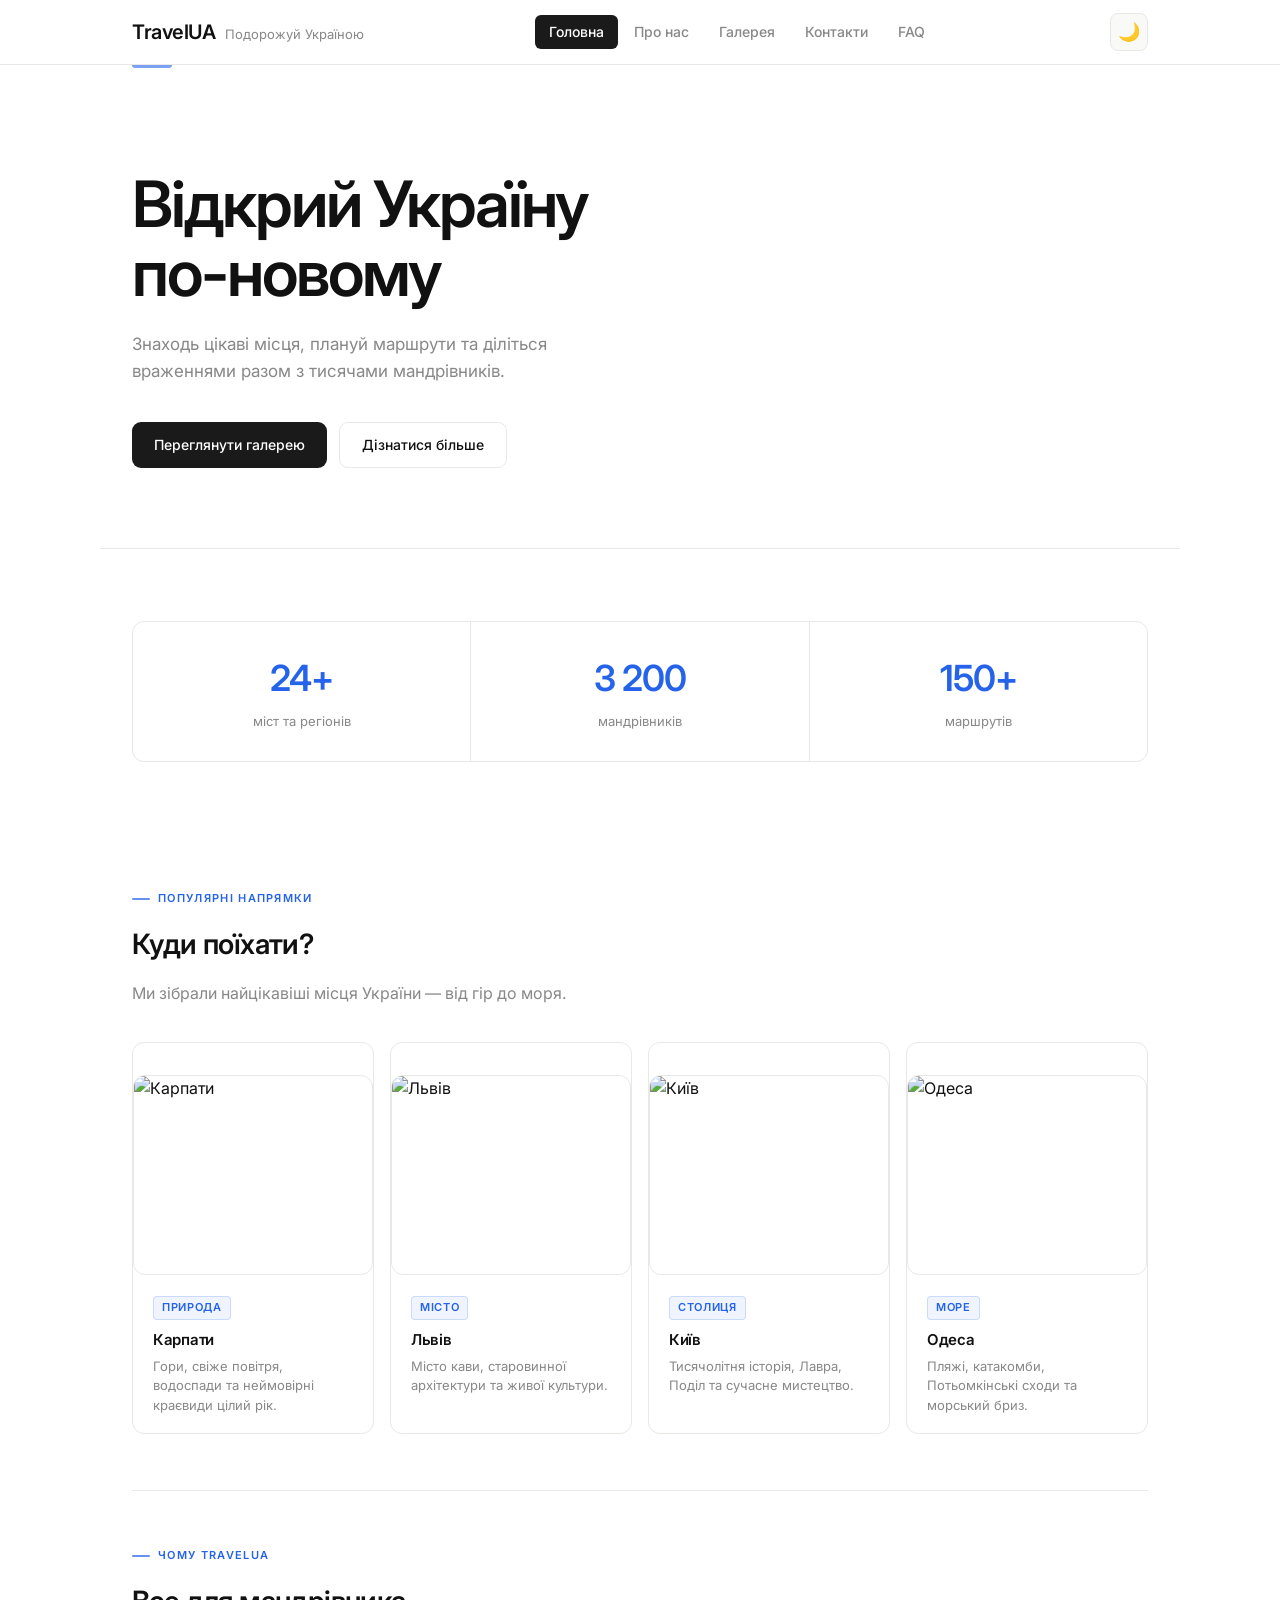
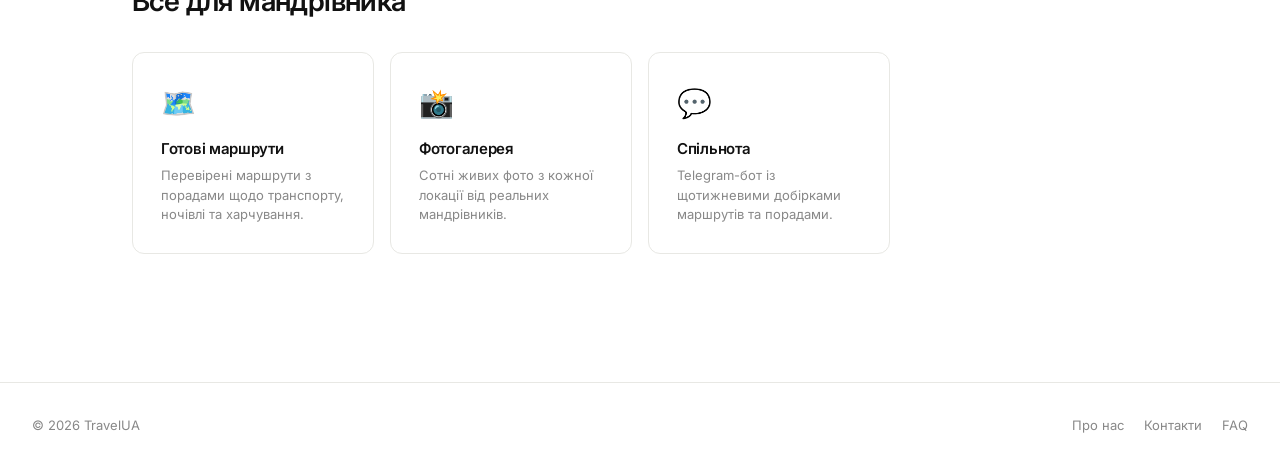
==== index.html @ 3ec96c46 "Add files via upload" ====
<!DOCTYPE html>
<html lang="uk">
<head>
    <meta charset="UTF-8">
    <meta name="viewport" content="width=device-width, initial-scale=1.0">
    <title>TravelUA — Головна</title>
    <link rel="stylesheet" href="style.css">
    <script src="main.js"></script>
</head>
<body>

<header>
    <div class="top-panel">
        <div class="logo-block">
            <h1>TravelUA</h1>
            <p>Подорожуй Україною</p>
        </div>
        <nav class="navbar">
            <a href="index.html" class="active">Головна</a>
            <a href="about.html">Про нас</a>
            <a href="gallery.html">Галерея</a>
            <a href="contacts.html">Контакти</a>
            <a href="faq.html">FAQ</a>
        </nav>
        <button class="theme-toggle" id="themeToggle" title="Перемкнути тему">
            <span class="theme-icon">🌙</span>
        </button>
    </div>
</header>

<div class="hero">
    <h2>Відкрий Україну<br>по-новому</h2>
    <p>Знаходь цікаві місця, плануй маршрути та діліться враженнями разом з тисячами мандрівників.</p>
    <div class="hero-btns">
        <a href="gallery.html" class="btn btn-pulse">Переглянути галерею</a>
        <a href="about.html" class="btn btn-outline">Дізнатися більше</a>
    </div>
</div>

<main>

    <div class="stats">
        <div class="stat">
            <span class="stat-num">24+</span>
            <span class="stat-label">міст та регіонів</span>
        </div>
        <div class="stat">
            <span class="stat-num">3 200</span>
            <span class="stat-label">мандрівників</span>
        </div>
        <div class="stat">
            <span class="stat-num">150+</span>
            <span class="stat-label">маршрутів</span>
        </div>
    </div>

    <section class="block">
        <span class="section-label">Популярні напрямки</span>
        <h2>Куди поїхати?</h2>
        <p style="margin-bottom: 36px;">Ми зібрали найцікавіші місця України — від гір до моря.</p>
        <div class="grid">

            <div class="card">
                <img src="images/karpaty2.jpg" alt="Карпати">
                <div class="card-body">
                    <span class="card-tag">Природа</span>
                    <h3>Карпати</h3>
                    <p>Гори, свіже повітря, водоспади та неймовірні краєвиди цілий рік.</p>
                </div>
            </div>

            <div class="card">
                <img src="images/lviv2.jpg" alt="Львів">
                <div class="card-body">
                    <span class="card-tag">Місто</span>
                    <h3>Львів</h3>
                    <p>Місто кави, старовинної архітектури та живої культури.</p>
                </div>
            </div>

            <div class="card">
                <img src="images/kyiv.jpg" alt="Київ">
                <div class="card-body">
                    <span class="card-tag">Столиця</span>
                    <h3>Київ</h3>
                    <p>Тисячолітня історія, Лавра, Поділ та сучасне мистецтво.</p>
                </div>
            </div>

            <div class="card">
                <img src="images/odessa.jpg" alt="Одеса">
                <div class="card-body">
                    <span class="card-tag">Море</span>
                    <h3>Одеса</h3>
                    <p>Пляжі, катакомби, Потьомкінські сходи та морський бриз.</p>
                </div>
            </div>

        </div>
    </section>

    <section class="block">
        <span class="section-label">Чому TravelUA</span>
        <h2>Все для мандрівника</h2>
        <div class="grid" style="margin-top: 28px;">

            <div class="card">
                <div class="card-body" style="padding: 28px;">
                    <div style="font-size: 28px; margin-bottom: 12px;">🗺️</div>
                    <h3>Готові маршрути</h3>
                    <p>Перевірені маршрути з порадами щодо транспорту, ночівлі та харчування.</p>
                </div>
            </div>

            <div class="card">
                <div class="card-body" style="padding: 28px;">
                    <div style="font-size: 28px; margin-bottom: 12px;">📸</div>
                    <h3>Фотогалерея</h3>
                    <p>Сотні живих фото з кожної локації від реальних мандрівників.</p>
                </div>
            </div>

            <div class="card">
                <div class="card-body" style="padding: 28px;">
                    <div style="font-size: 28px; margin-bottom: 12px;">💬</div>
                    <h3>Спільнота</h3>
                    <p>Telegram-бот із щотижневими добірками маршрутів та порадами.</p>
                </div>
            </div>

        </div>
    </section>

</main>

<footer>
    <span class="footer-left">© 2026 TravelUA</span>
    <div class="footer-right">
        <a href="about.html">Про нас</a>
        <a href="contacts.html">Контакти</a>
        <a href="faq.html">FAQ</a>
    </div>
</footer>

</body>
</html>
---- style.css ----
@import url('https://fonts.googleapis.com/css2?family=Inter:wght@300;400;500;600&display=swap');

/* ══════════════════════════════════════
   CSS-змінні — світла тема (за замовч.)
   ══════════════════════════════════════ */
:root {
    --bg: #ffffff;
    --surface: #f9f9f7;
    --border: #e8e8e4;
    --text: #111111;
    --text-muted: #888888;
    --accent: #1a1a1a;
    --accent-hover: #333333;
    --blue: #2563eb;
    --tg: #229ED9;
    --tg-hover: #1a86ba;
    --radius: 12px;
    --shadow: 0 4px 20px rgba(0,0,0,0.06);
    --shadow-hover: 0 8px 32px rgba(0,0,0,0.12);
}

/* ══════════════════════════════════════
   Темна тема
   ══════════════════════════════════════ */
[data-theme="dark"] {
    --bg: #0f0f0f;
    --surface: #1a1a1a;
    --border: #2a2a2a;
    --text: #f0f0f0;
    --text-muted: #666666;
    --accent: #f0f0f0;
    --accent-hover: #cccccc;
    --shadow: 0 4px 20px rgba(0,0,0,0.3);
    --shadow-hover: 0 8px 32px rgba(0,0,0,0.5);
}

/* ══════════════════════════════════════
   База
   ══════════════════════════════════════ */
*, *::before, *::after { box-sizing: border-box; margin: 0; padding: 0; }
html { scroll-behavior: smooth; }

body {
    font-family: 'Inter', sans-serif;
    background: var(--bg);
    color: var(--text);
    font-size: 16px;
    line-height: 1.6;
    -webkit-font-smoothing: antialiased;
    /* плавне перемикання теми */
    transition: background 0.3s ease, color 0.3s ease;
}

/* ══════════════════════════════════════
   @keyframes анімації
   ══════════════════════════════════════ */

/* Поява знизу при завантаженні */
@keyframes fadeInUp {
    from { opacity: 0; transform: translateY(28px); }
    to   { opacity: 1; transform: translateY(0); }
}

/* Поява зліва */
@keyframes fadeInLeft {
    from { opacity: 0; transform: translateX(-24px); }
    to   { opacity: 1; transform: translateX(0); }
}

/* Пульсація кнопки CTA */
@keyframes pulse {
    0%, 100% { box-shadow: 0 0 0 0 rgba(26,26,26,0.25); }
    50%       { box-shadow: 0 0 0 10px rgba(26,26,26,0); }
}

/* Обертання іконки теми */
@keyframes spinOnce {
    from { transform: rotate(0deg); }
    to   { transform: rotate(360deg); }
}
/* ══════════════════════════════════════
   Header
   ══════════════════════════════════════ */
header {
    position: sticky;
    top: 0;
    z-index: 100;
    background: rgba(255,255,255,0.88);
    backdrop-filter: blur(14px);
    border-bottom: 1px solid var(--border);
    transition: background 0.3s ease, border-color 0.3s ease;
}

[data-theme="dark"] header {
    background: rgba(15,15,15,0.88);
}

.top-panel {
    max-width: 1080px;
    margin: 0 auto;
    padding: 0 32px;
    height: 64px;
    display: flex;
    align-items: center;
    justify-content: space-between;
    gap: 16px;
}

/* ─── Логотип ─── */
.logo-block {
    display: flex;
    align-items: baseline;
    gap: 10px;
    animation: fadeInLeft 0.5s ease both;
}

.logo-block h1 {
    font-size: 20px;
    font-weight: 600;
    letter-spacing: -0.5px;
    color: var(--text);
    transition: color 0.3s ease;
}

.logo-block p {
    font-size: 13px;
    color: var(--text-muted);
    transition: color 0.3s ease;
}

/* ─── Навігація ─── */
.navbar {
    display: flex;
    gap: 2px;
    animation: fadeInLeft 0.5s ease 0.1s both;
}

.navbar a {
    text-decoration: none;
    color: var(--text-muted);
    font-size: 14px;
    font-weight: 500;
    padding: 6px 14px;
    border-radius: 6px;
    /* Урок 5: transition на hover */
    transition: background 0.2s ease, color 0.2s ease, transform 0.2s ease;
    position: relative;
}

.navbar a:hover {
    background: var(--surface);
    color: var(--text);
    transform: translateY(-1px);
}

.navbar a.active {
    background: var(--accent);
    color: var(--bg);
    transition: background 0.3s ease, color 0.3s ease;
}

/* ─── Dark mode toggle ─── */
.theme-toggle {
    background: var(--surface);
    border: 1px solid var(--border);
    border-radius: 8px;
    width: 38px;
    height: 38px;
    display: flex;
    align-items: center;
    justify-content: center;
    cursor: pointer;
    font-size: 18px;
    flex-shrink: 0;
    color: var(--text);
    transition: background 0.2s ease, border-color 0.2s ease, transform 0.2s ease;
    line-height: 1;
}

.theme-toggle:hover {
    background: var(--border);
    transform: scale(1.1);
}

/* SVG-іконки всередині кнопки */
.theme-icon {
    display: flex;
    align-items: center;
    justify-content: center;
    line-height: 1;
}

.theme-icon svg {
    display: block;
    /* Вхід: пружний spring-ефект */
    transition: transform 0.28s cubic-bezier(0.34, 1.56, 0.64, 1), opacity 0.22s ease;
}

/* Вихід: швидке ease-in зникнення */
.theme-icon.icon-out svg {
    transform: scale(0) rotate(60deg);
    opacity: 0;
    transition: transform 0.16s ease-in, opacity 0.14s ease-in;
}

/* ══════════════════════════════════════
   Hero
   ══════════════════════════════════════ */
.hero {
    max-width: 1080px;
    margin: 0 auto;
    padding: 104px 32px 80px;
    border-bottom: 1px solid var(--border);
    transition: border-color 0.3s ease;
    position: relative;
}

/* Тонка декоративна лінія зверху hero */
.hero::before {
    content: '';
    position: absolute;
    top: 0;
    left: 32px;
    width: 40px;
    height: 3px;
    background: var(--blue);
    border-radius: 0 0 3px 3px;
    opacity: 0.6;
}

.hero h2 {
    font-size: clamp(36px, 5.5vw, 64px);
    font-weight: 600;
    letter-spacing: -2px;
    line-height: 1.08;
    margin-bottom: 24px;
    color: var(--text);
    /* Урок 5: анімація появи */
    animation: fadeInUp 0.6s ease both;
    transition: color 0.3s ease;
}

.hero p {
    font-size: 17px;
    color: var(--text-muted);
    max-width: 480px;
    margin-bottom: 36px;
    animation: fadeInUp 0.6s ease 0.1s both;
    transition: color 0.3s ease;
}

.hero-btns {
    display: flex;
    gap: 12px;
    flex-wrap: wrap;
    animation: fadeInUp 0.6s ease 0.2s both;
}

/* ══════════════════════════════════════
   Кнопки
   ══════════════════════════════════════ */
.btn {
    display: inline-flex;
    align-items: center;
    gap: 8px;
    background: var(--accent);
    color: var(--bg);
    text-decoration: none;
    padding: 11px 22px;
    border-radius: 9px;
    font-size: 14px;
    font-weight: 500;
    transition: background 0.2s ease, transform 0.2s ease, box-shadow 0.2s ease;
}

.btn:hover {
    background: var(--accent-hover);
    transform: translateY(-2px);
    box-shadow: var(--shadow-hover);
}

/* Урок 5: @keyframes pulse на головній кнопці */
.btn-pulse {
    animation: pulse 2.5s infinite;
}

.btn-outline {
    background: transparent;
    color: var(--text);
    border: 1px solid var(--border);
}

.btn-outline:hover {
    background: var(--surface);
    transform: translateY(-2px);
    box-shadow: var(--shadow);
}

.btn-tg {
    background: var(--tg);
    color: #fff;
    text-decoration: none;
    display: inline-flex;
    align-items: center;
    gap: 10px;
    padding: 11px 20px;
    border-radius: 8px;
    font-size: 14px;
    font-weight: 500;
    transition: background 0.2s ease, transform 0.2s ease, box-shadow 0.2s ease;
}

.btn-tg:hover {
    background: var(--tg-hover);
    transform: translateY(-2px);
    box-shadow: 0 6px 20px rgba(34,158,217,0.3);
}

.btn-tg svg { width: 18px; height: 18px; flex-shrink: 0; }

/* ══════════════════════════════════════
   Main
   ══════════════════════════════════════ */
main {
    max-width: 1080px;
    margin: 0 auto;
    padding: 72px 32px;
}

/* ══════════════════════════════════════
   Section label
   ══════════════════════════════════════ */
.section-label {
    font-size: 11px;
    font-weight: 600;
    letter-spacing: 0.12em;
    text-transform: uppercase;
    color: var(--blue);
    margin-bottom: 14px;
    display: flex;
    align-items: center;
    gap: 8px;
    transition: color 0.3s ease;
}

.section-label::before {
    content: '';
    display: inline-block;
    width: 18px;
    height: 2px;
    background: var(--blue);
    border-radius: 2px;
    flex-shrink: 0;
    opacity: 0.7;
}

/* ══════════════════════════════════════
   Stats
   ══════════════════════════════════════ */
.stats {
    display: grid;
    grid-template-columns: repeat(3, 1fr);
    gap: 1px;
    background: var(--border);
    border: 1px solid var(--border);
    border-radius: var(--radius);
    overflow: hidden;
    margin-bottom: 72px;
    transition: border-color 0.3s ease, background 0.3s ease;
    /* ВИПРАВЛЕНО: видалено animation: fadeInUp — конфліктувало зі scroll-reveal на .stat дітях.
       Тепер увесь блок .stats з'являється разом із .stat елементами через reveal. */
}

.stat {
    background: var(--bg);
    padding: 28px 24px;
    text-align: center;
    transition: background 0.2s ease, transform 0.2s ease;
}

.stat:hover {
    background: var(--surface);
    transform: translateY(-2px);
}

.stat-num {
    font-size: 36px;
    font-weight: 600;
    letter-spacing: -1px;
    color: var(--blue);
    display: block;
    transition: color 0.3s ease;
}

.stat-label {
    font-size: 13px;
    color: var(--text-muted);
    margin-top: 4px;
    transition: color 0.3s ease;
}

/* ══════════════════════════════════════
   Cards grid
   ══════════════════════════════════════ */
.grid {
    display: grid;
    grid-template-columns: repeat(auto-fill, minmax(220px, 1fr));
    gap: 16px;
}

.card {
    border: 1px solid var(--border);
    border-radius: var(--radius);
    overflow: hidden;
    /* Урок 5: transition */
    transition: border-color 0.2s ease, transform 0.2s ease, box-shadow 0.2s ease, background 0.3s ease;
    background: var(--bg);
}

.card:hover {
    border-color: var(--text-muted);
    transform: translateY(-4px);
    box-shadow: var(--shadow-hover);
}

.card img {
    width: 100%;
    height: 200px;
    object-fit: cover;
    display: block;
    transition: transform 0.5s ease;
}

.card:hover img {
    transform: scale(1.04);
}

.card-body { padding: 18px 20px; }

.card-body h3 {
    font-size: 15px;
    font-weight: 600;
    letter-spacing: -0.3px;
    margin-bottom: 5px;
    color: var(--text);
    transition: color 0.3s ease;
}

.card-body p {
    font-size: 13px;
    color: var(--text-muted);
    line-height: 1.5;
    transition: color 0.3s ease;
}

.card-tag {
    display: inline-block;
    font-size: 11px;
    font-weight: 600;
    letter-spacing: 0.06em;
    text-transform: uppercase;
    color: var(--blue);
    background: rgba(37,99,235,0.07);
    border: 1px solid rgba(37,99,235,0.18);
    border-radius: 4px;
    padding: 2px 8px;
    margin-bottom: 8px;
    transition: color 0.3s ease, border-color 0.3s ease, background 0.3s ease;
}

/* ══════════════════════════════════════
   Content blocks
   ══════════════════════════════════════ */
.block {
    padding: 56px 0;
    border-bottom: 1px solid var(--border);
    transition: border-color 0.3s ease;
}

.block:last-child { border-bottom: none; }

.block h2 {
    font-size: 28px;
    font-weight: 600;
    letter-spacing: -0.6px;
    margin-bottom: 14px;
    color: var(--text);
    transition: color 0.3s ease;
}

.block > p {
    font-size: 16px;
    color: var(--text-muted);
    max-width: 520px;
    transition: color 0.3s ease;
}

.block img {
    width: 100%;
    max-width: 560px;
    border-radius: var(--radius);
    margin-top: 32px;
    border: 1px solid var(--border);
    display: block;
    transition: border-color 0.3s ease, transform 0.3s ease, box-shadow 0.3s ease;
}

.block img:hover {
    transform: scale(1.01);
    box-shadow: var(--shadow-hover);
}

/* ══════════════════════════════════════
   Values
   ══════════════════════════════════════ */
.values { list-style: none; margin-top: 28px; }

.values li {
    display: flex;
    gap: 16px;
    padding: 16px 0;
    border-bottom: 1px solid var(--border);
    transition: border-color 0.3s ease, background 0.2s ease, padding-left 0.2s ease;
    border-radius: 0;
}

.values li:first-child { border-top: 1px solid var(--border); }

.values li:hover {
    padding-left: 8px;
}

.values-icon { font-size: 20px; line-height: 1.5; flex-shrink: 0; }

.values li strong {
    display: block;
    font-weight: 600;
    font-size: 15px;
    color: var(--text);
    transition: color 0.3s ease;
}

.values li span {
    font-size: 14px;
    color: var(--text-muted);
    transition: color 0.3s ease;
}

/* ══════════════════════════════════════
   Team
   ══════════════════════════════════════ */
.team-grid {
    display: grid;
    grid-template-columns: repeat(3, 1fr);
    gap: 16px;
    margin-top: 28px;
}

.team-card {
    border: 1px solid var(--border);
    border-radius: var(--radius);
    padding: 24px 20px;
    text-align: center;
    transition: border-color 0.2s ease, transform 0.2s ease, box-shadow 0.2s ease, background 0.3s ease;
    background: var(--bg);
}

.team-card:hover {
    border-color: var(--text-muted);
    transform: translateY(-3px);
    box-shadow: var(--shadow-hover);
}

.team-avatar {
    width: 56px;
    height: 56px;
    border-radius: 50%;
    background: var(--surface);
    border: 1px solid var(--border);
    margin: 0 auto 14px;
    display: flex;
    align-items: center;
    justify-content: center;
    font-size: 22px;
    transition: background 0.3s ease, border-color 0.3s ease, transform 0.2s ease;
}

.team-card:hover .team-avatar {
    transform: scale(1.1);
}

.team-card h4 {
    font-size: 15px;
    font-weight: 600;
    margin-bottom: 4px;
    color: var(--text);
    transition: color 0.3s ease;
}

.team-card p {
    font-size: 13px;
    color: var(--text-muted);
    transition: color 0.3s ease;
}

/* ══════════════════════════════════════
   Two-col
   ══════════════════════════════════════ */
.two-col {
    display: grid;
    grid-template-columns: 1fr 1fr;
    gap: 56px;
    align-items: start;
}

/* ══════════════════════════════════════
   Form
   ══════════════════════════════════════ */
.form-group { margin-bottom: 20px; }

label {
    display: block;
    font-size: 13px;
    font-weight: 500;
    color: var(--text-muted);
    margin-bottom: 6px;
    transition: color 0.3s ease;
}

input, textarea {
    width: 100%;
    padding: 10px 14px;
    border: 1px solid var(--border);
    border-radius: 8px;
    font-family: 'Inter', sans-serif;
    font-size: 15px;
    color: var(--text);
    background: var(--bg);
    outline: none;
    transition: border-color 0.2s ease, background 0.3s ease, color 0.3s ease, box-shadow 0.2s ease;
}

input:focus, textarea:focus {
    border-color: var(--text-muted);
    box-shadow: 0 0 0 3px rgba(128,128,128,0.1);
}

textarea { min-height: 130px; resize: vertical; }

button[type="submit"] {
    background: var(--accent);
    color: var(--bg);
    border: none;
    padding: 12px 24px;
    border-radius: 8px;
    font-family: 'Inter', sans-serif;
    font-size: 14px;
    font-weight: 500;
    cursor: pointer;
    width: 100%;
    transition: background 0.2s ease, transform 0.2s ease, box-shadow 0.2s ease, color 0.3s ease;
}

button[type="submit"]:hover {
    background: var(--accent-hover);
    transform: translateY(-1px);
    box-shadow: var(--shadow-hover);
}

/* ══════════════════════════════════════
   Gallery grid
   ══════════════════════════════════════ */
.gallery-grid {
    display: grid;
    grid-template-columns: 1fr 1fr;
    gap: 16px;
    margin-top: 28px;
}

.gallery-grid .card img { height: 280px; }

/* ══════════════════════════════════════
   FAQ
   ══════════════════════════════════════ */
.faq-item {
    border-bottom: 1px solid var(--border);
    transition: border-color 0.3s ease, padding-left 0.2s ease;
    padding-left: 0;
}

.faq-item:first-child { border-top: 1px solid var(--border); }

.faq-item.open {
    padding-left: 14px;
    border-left: 2px solid var(--blue);
}

.faq-q {
    width: 100%;
    background: none;
    border: none;
    font-family: 'Inter', sans-serif;
    font-size: 16px;
    font-weight: 500;
    color: var(--text);
    text-align: left;
    padding: 20px 0;
    cursor: pointer;
    display: flex;
    justify-content: space-between;
    align-items: center;
    gap: 16px;
    transition: color 0.2s ease, padding-left 0.2s ease;
}

.faq-q:hover {
    padding-left: 6px;
    color: var(--text);
}

.faq-q span.arrow {
    font-size: 18px;
    color: var(--text-muted);
    transition: transform 0.25s ease, color 0.2s ease;
    flex-shrink: 0;
}

.faq-item.open .faq-q { color: var(--blue); }
.faq-item.open .faq-q span.arrow { transform: rotate(45deg); color: var(--blue); }

/* ВИПРАВЛЕНО: замінено display:none/block + animation на max-height transition.
   Причини:
   1. display:none → display:block не анімується (закриття було миттєвим — без анімації).
   2. animation без fill-mode:both міг викликати flash opacity.
   3. Тепер є плавне відкриття І закриття через CSS-transition. */
.faq-a {
    max-height: 0;
    overflow: hidden;
    opacity: 0;
    font-size: 15px;
    color: var(--text-muted);
    padding-bottom: 0;
    line-height: 1.7;
    transition: max-height 0.35s ease, opacity 0.3s ease, padding-bottom 0.35s ease, color 0.3s ease;
}

.faq-item.open .faq-a {
    max-height: 400px; /* достатньо для будь-якого тексту */
    opacity: 1;
    padding-bottom: 20px;
}

/* FAQ список міст */
.faq-list { list-style: none; }

.faq-list li {
    padding: 16px 0;
    border-bottom: 1px solid var(--border);
    font-size: 15px;
    font-weight: 500;
    display: flex;
    align-items: center;
    gap: 12px;
    color: var(--text);
    transition: color 0.3s ease, border-color 0.3s ease, padding-left 0.2s ease;
}

.faq-list li:first-child { border-top: 1px solid var(--border); }

.faq-list li:hover { padding-left: 6px; }

.faq-list li::before {
    content: '';
    width: 6px;
    height: 6px;
    border-radius: 50%;
    background: var(--blue);
    flex-shrink: 0;
}

/* ══════════════════════════════════════
   Contacts (вбудований стиль залишаємо
   в contacts.html, тут загальне)
   ══════════════════════════════════════ */
.contact-list { list-style: none; margin-bottom: 32px; }

.contact-list li {
    display: flex;
    gap: 16px;
    padding: 16px 0;
    border-bottom: 1px solid var(--border);
    font-size: 15px;
    align-items: center;
    transition: border-color 0.3s ease;
}

.contact-list li:first-child { border-top: 1px solid var(--border); }

.contact-list .label {
    color: var(--text-muted);
    font-size: 13px;
    min-width: 76px;
    transition: color 0.3s ease;
}

/* ══════════════════════════════════════
   Footer
   ══════════════════════════════════════ */
footer {
    border-top: 1px solid var(--border);
    padding: 32px;
    display: flex;
    align-items: center;
    justify-content: space-between;
    flex-wrap: wrap;
    gap: 16px;
    transition: border-color 0.3s ease;
}

.footer-left {
    font-size: 13px;
    color: var(--text-muted);
    transition: color 0.3s ease;
}

.footer-right { display: flex; gap: 20px; }

.footer-right a {
    font-size: 13px;
    color: var(--text-muted);
    text-decoration: none;
    transition: color 0.2s ease, transform 0.2s ease;
    display: inline-block;
}

.footer-right a:hover {
    color: var(--text);
    transform: translateY(-1px);
}

/* ══════════════════════════════════════
   Scroll-reveal (клас додається JS)
   ══════════════════════════════════════ */
.reveal {
    opacity: 0;
    transform: translateY(24px);
    transition: opacity 0.55s ease, transform 0.55s ease;
}

.reveal.visible {
    opacity: 1;
    transform: translateY(0);
}

/* ══════════════════════════════════════
   Hamburger button (приховано на десктопі)
   ══════════════════════════════════════ */
.hamburger {
    display: none;
    flex-direction: column;
    justify-content: center;
    align-items: center;
    gap: 5px;
    width: 40px;
    height: 40px;
    background: var(--surface);
    border: 1px solid var(--border);
    border-radius: 8px;
    cursor: pointer;
    padding: 8px;
    flex-shrink: 0;
    transition: background 0.2s ease, border-color 0.2s ease;
}

.hamburger span {
    width: 18px;
    height: 2px;
    background: var(--text);
    border-radius: 2px;
    display: block;
    transition: transform 0.3s ease, opacity 0.3s ease, background 0.3s ease;
}

.hamburger:hover { background: var(--border); }

.hamburger.active span:nth-child(1) { transform: translateY(7px) rotate(45deg); }
.hamburger.active span:nth-child(2) { opacity: 0; transform: scaleX(0); }
.hamburger.active span:nth-child(3) { transform: translateY(-7px) rotate(-45deg); }

/* ══════════════════════════════════════
   Responsive — планшет (≤ 900px)
   ══════════════════════════════════════ */
@media (max-width: 900px) {
    .top-panel { padding: 0 24px; }
    .navbar a { padding: 6px 11px; font-size: 13px; }
}

/* ══════════════════════════════════════
   Responsive — мобільний (≤ 768px)
   ══════════════════════════════════════ */
@media (max-width: 768px) {

    /* Header */
    .top-panel {
        padding: 0 16px;
        height: 56px;
        position: relative;
    }
    .logo-block p { display: none; }

    /* Бургер-меню */
    .hamburger { display: flex; }

    /* Навігація — випадаючий дропдаун */
    .navbar {
        display: none;
        position: absolute;
        top: 56px;
        left: 0;
        right: 0;
        flex-direction: column;
        background: rgba(255,255,255,0.97);
        border-bottom: 1px solid var(--border);
        padding: 8px 16px 16px;
        gap: 2px;
        z-index: 99;
        backdrop-filter: blur(16px);
        box-shadow: 0 8px 24px rgba(0,0,0,0.08);
        animation: fadeInUp 0.2s ease both;
    }

    [data-theme="dark"] .navbar {
        background: rgba(15,15,15,0.97);
    }

    .navbar.nav-open { display: flex; }

    .navbar a {
        padding: 12px 16px;
        font-size: 15px;
        border-radius: 8px;
        min-height: 44px;
        display: flex;
        align-items: center;
    }

    .navbar a:hover { transform: none; }
    .navbar a.active { padding-left: 16px; }

    /* Hero */
    .hero {
        padding: 56px 16px 48px;
    }

    .hero h2 {
        letter-spacing: -1px;
        margin-bottom: 16px;
    }

    .hero p { font-size: 15px; margin-bottom: 28px; }

    .hero-btns {
        flex-direction: column;
        gap: 10px;
    }

    .hero-btns .btn {
        width: 100%;
        justify-content: center;
        padding: 14px 24px;
        font-size: 15px;
    }

    /* Main */
    main { padding: 36px 16px; }

    /* Stats */
    .stats {
        grid-template-columns: repeat(3, 1fr);
        margin-bottom: 48px;
    }

    .stat { padding: 20px 12px; }
    .stat-num { font-size: 26px; }
    .stat-label { font-size: 11px; }

    /* Block */
    .block { padding: 36px 0; }
    .block h2 { font-size: 24px; letter-spacing: -0.5px; }
    .block > p { font-size: 15px; }
    .block img { max-width: 100%; }

    /* Two-col */
    .two-col { grid-template-columns: 1fr; gap: 0; }
    .two-col .block { border-bottom: 1px solid var(--border); }

    /* Cards */
    .grid { grid-template-columns: 1fr 1fr; gap: 12px; }

    /* Gallery */
    .gallery-grid { grid-template-columns: 1fr; }
    .gallery-grid .card img { height: 200px; }

    /* Team */
    .team-grid { grid-template-columns: repeat(3, 1fr); gap: 10px; }
    .team-card { padding: 16px 12px; }

    /* FAQ */
    .faq-q { font-size: 15px; padding: 16px 0; }

    /* Footer */
    footer {
        flex-direction: column;
        align-items: center;
        text-align: center;
        padding: 24px 16px;
        gap: 12px;
    }
}

/* ══════════════════════════════════════
   Responsive — малий телефон (≤ 480px)
   ══════════════════════════════════════ */
@media (max-width: 480px) {
    .logo-block h1 { font-size: 18px; }

    .hero { padding: 40px 16px 32px; }
    .hero h2 { letter-spacing: -0.5px; }

    .stats { grid-template-columns: 1fr; gap: 1px; margin-bottom: 36px; }
    .stat { padding: 18px 20px; }
    .stat-num { font-size: 30px; }
    .stat-label { font-size: 12px; }

    .grid { grid-template-columns: 1fr; }
    .gallery-grid { grid-template-columns: 1fr; }
    .team-grid { grid-template-columns: 1fr; }

    .block { padding: 28px 0; }
    .block h2 { font-size: 22px; }

    .faq-q { font-size: 14px; }

    .btn { font-size: 14px; padding: 13px 20px; }
}

/* ══════════════════════════════════════
   Responsive — дуже малий (≤ 360px)
   ══════════════════════════════════════ */
@media (max-width: 360px) {
    .hero h2 { font-size: clamp(28px, 8vw, 36px); letter-spacing: 0; }
    main { padding: 28px 12px; }
    .hero { padding: 32px 12px; }
}
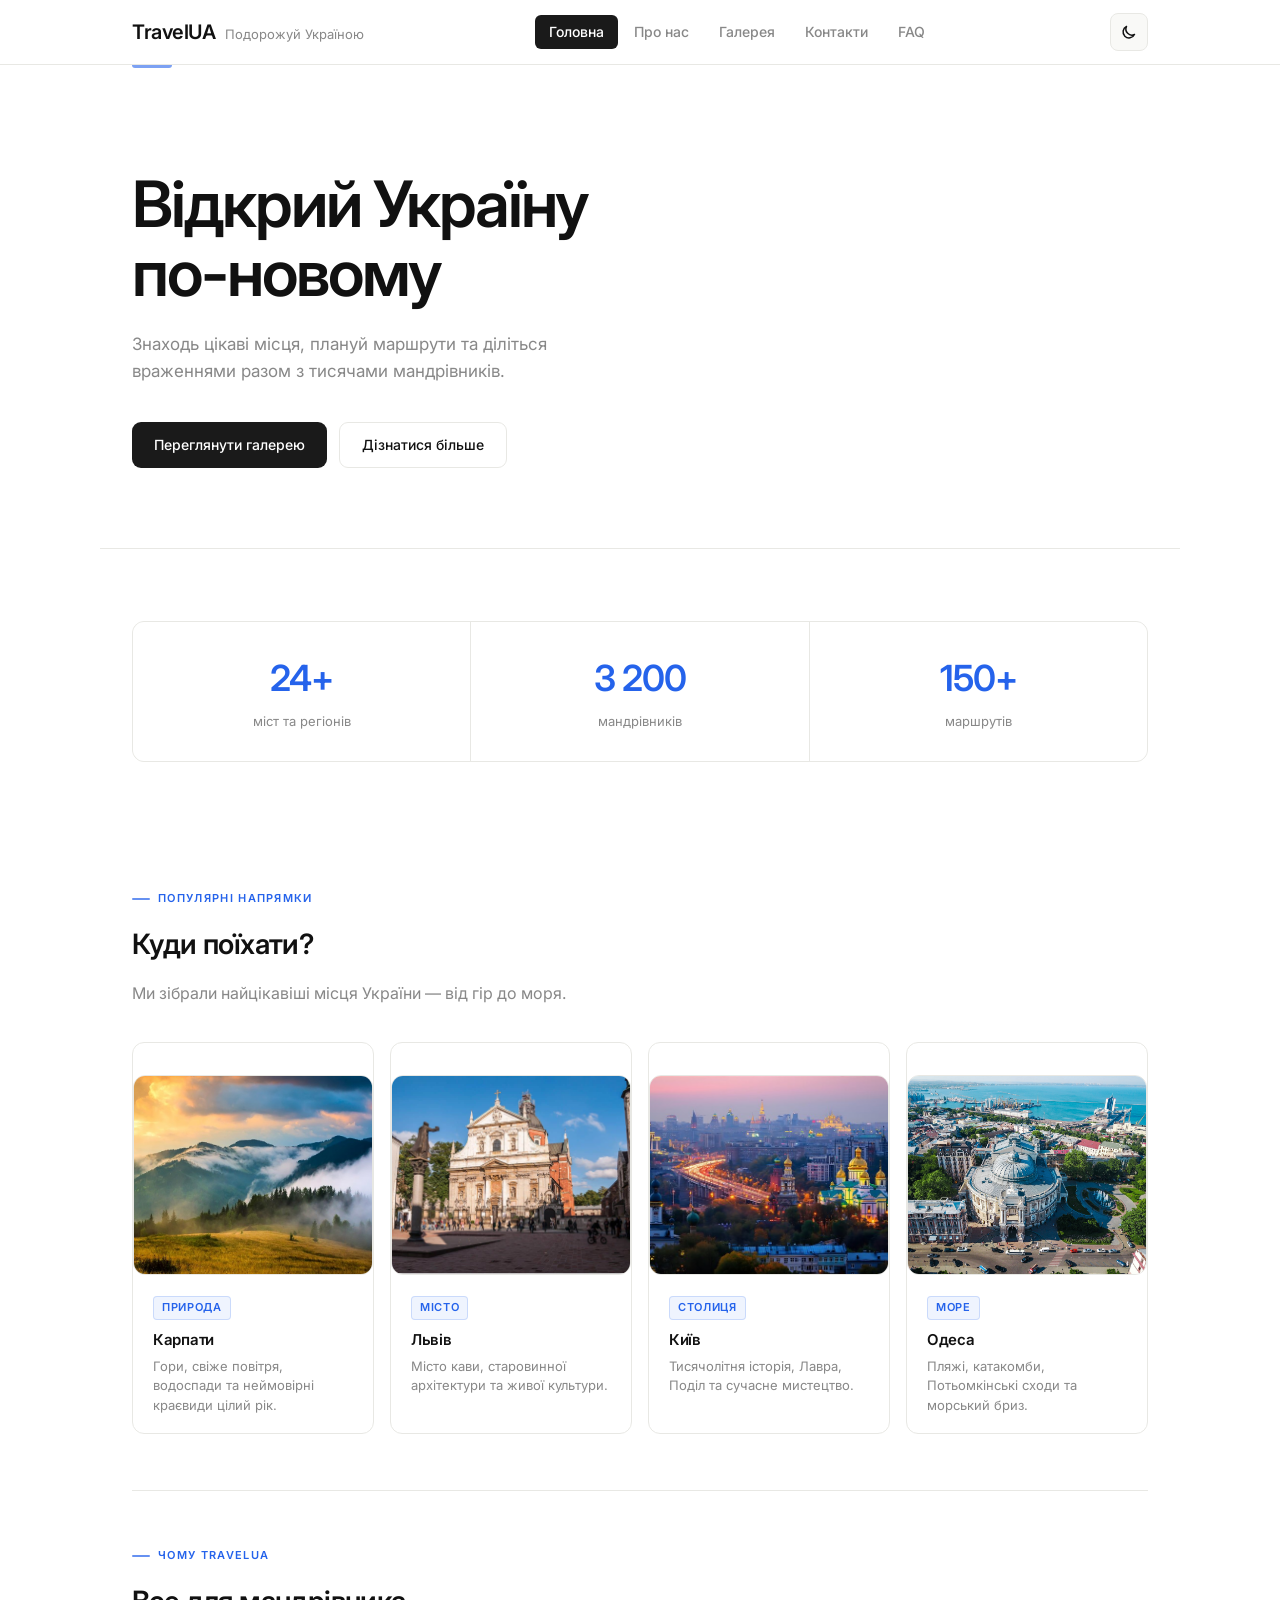
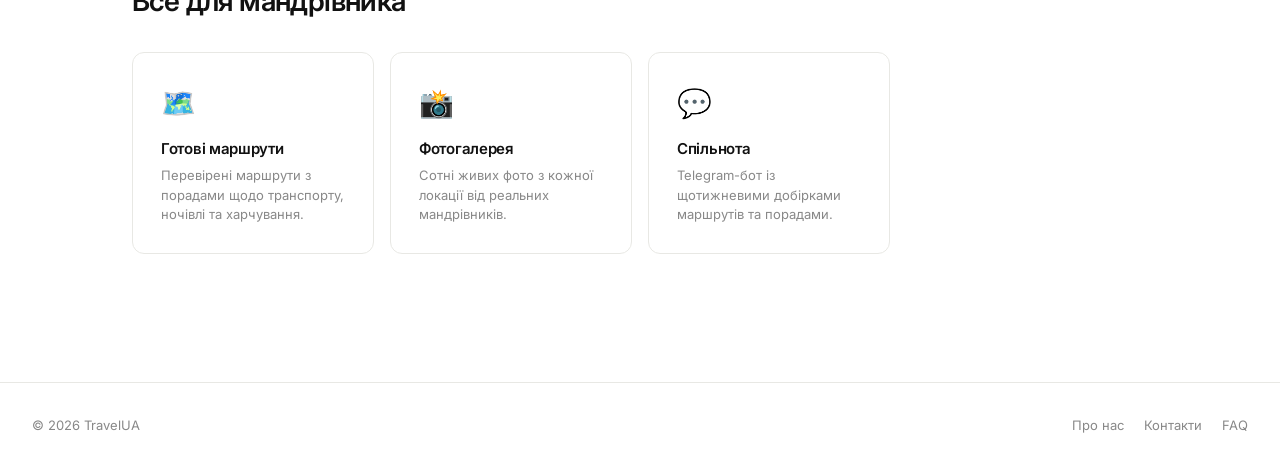
==== commit 1ee9e0c0: "Add files via upload" ====
--- a/index.html
+++ b/index.html
@@ -5,7 +5,7 @@
     <meta name="viewport" content="width=device-width, initial-scale=1.0">
     <title>TravelUA — Головна</title>
     <link rel="stylesheet" href="style.css">
-    <script src="main.js"></script>
+    <script src="Main.js"></script>
 </head>
 <body>
 
